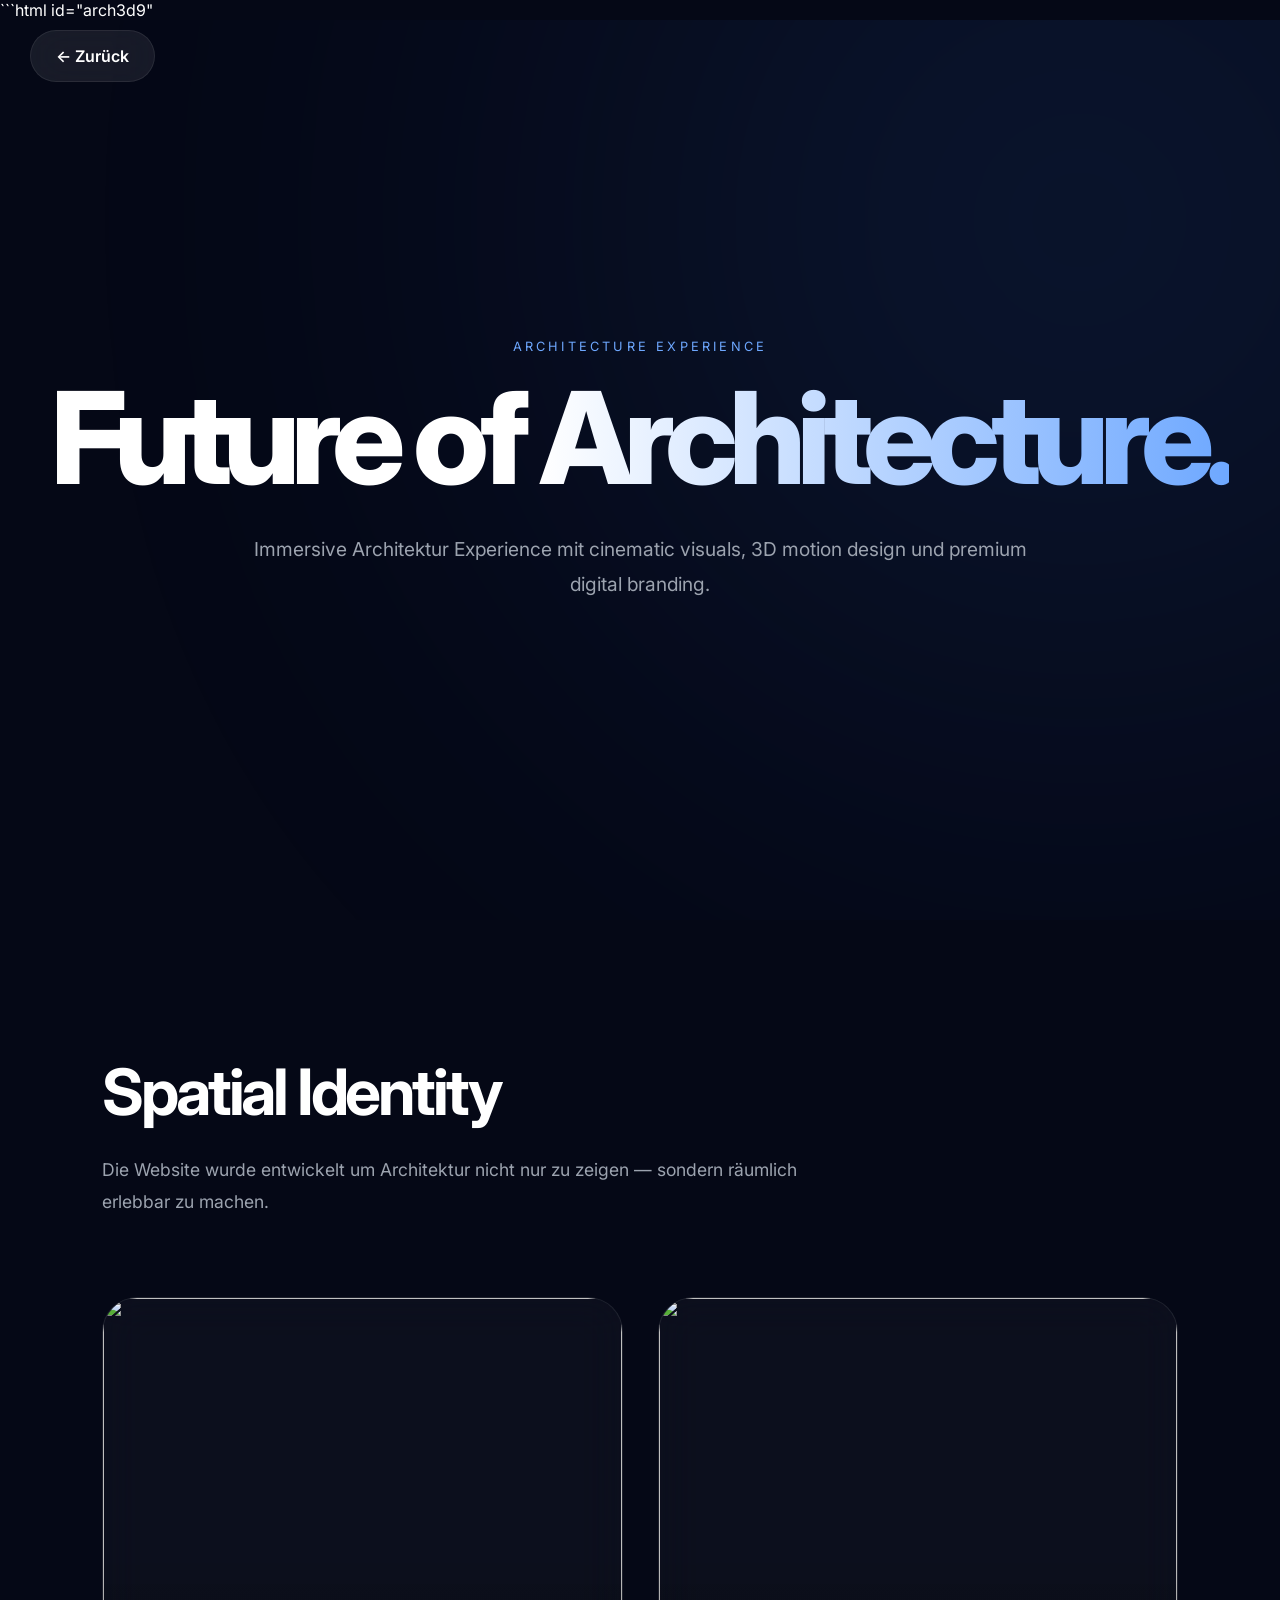
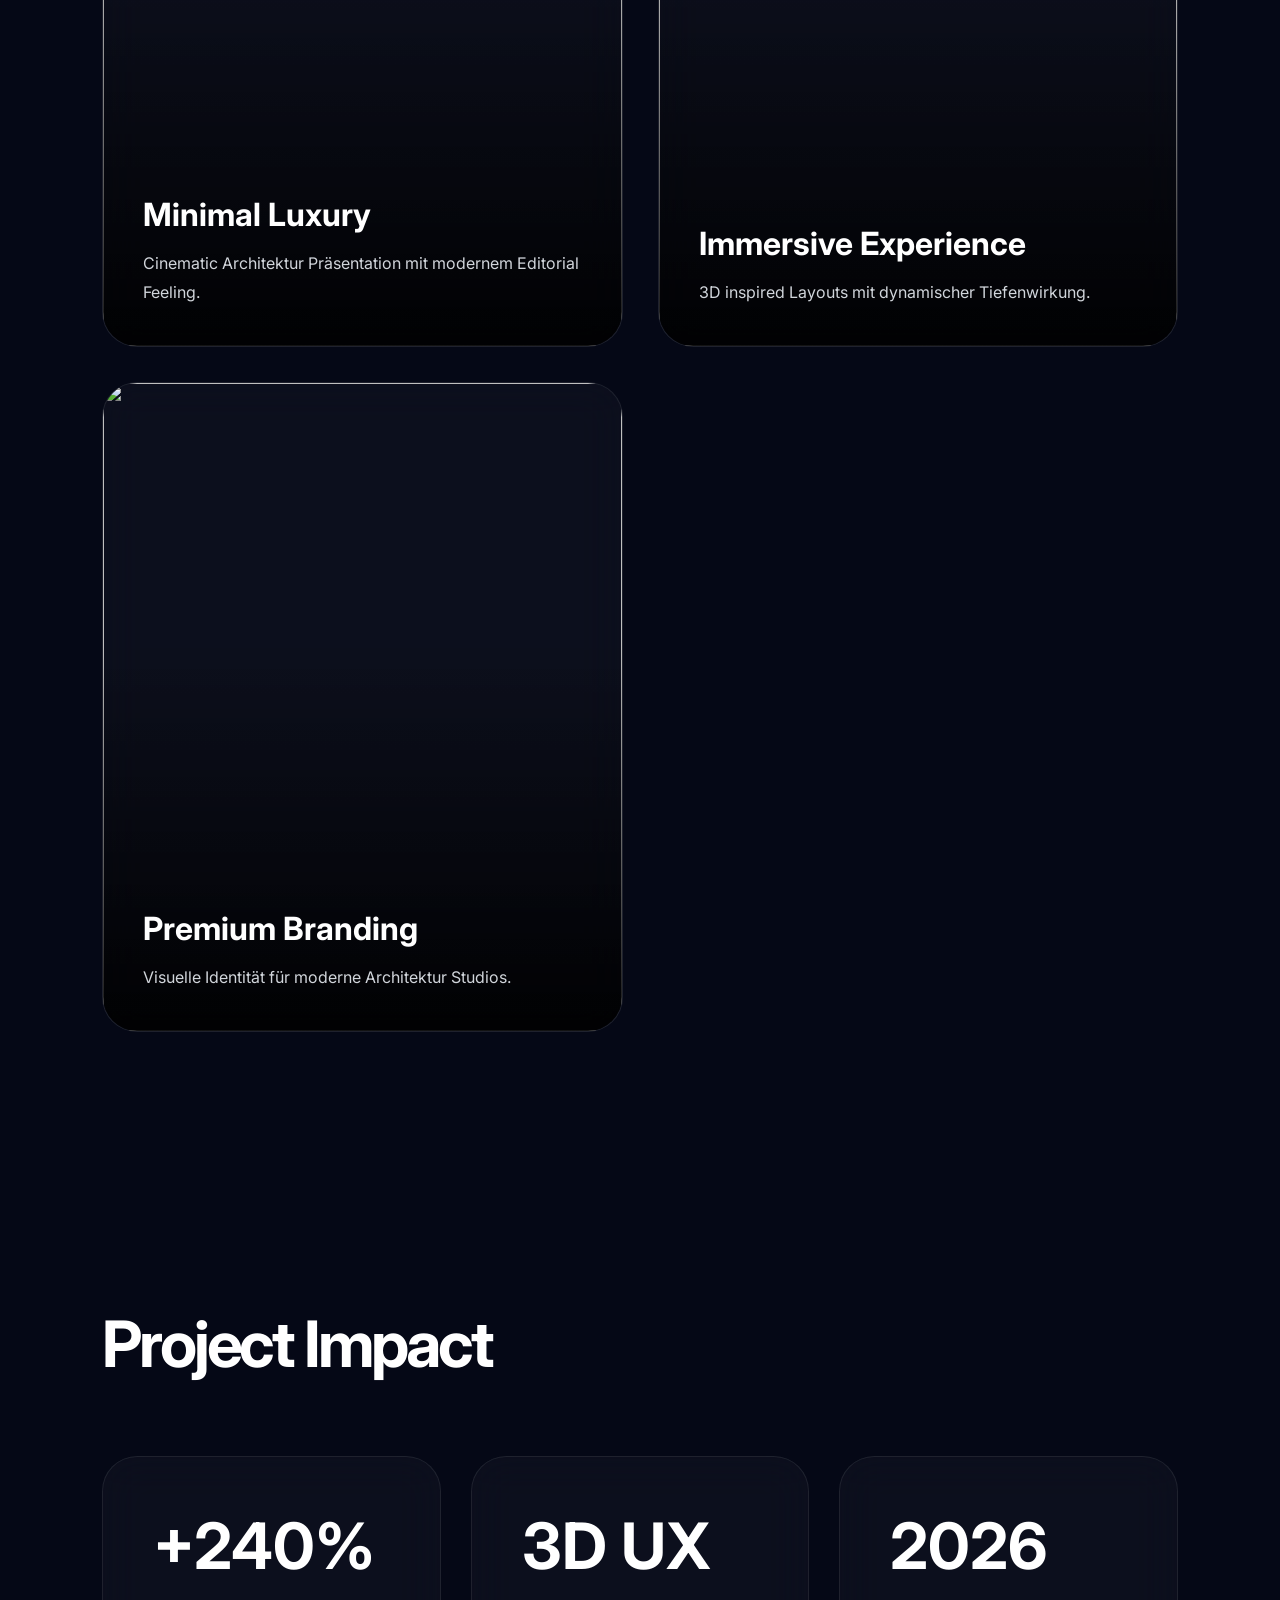
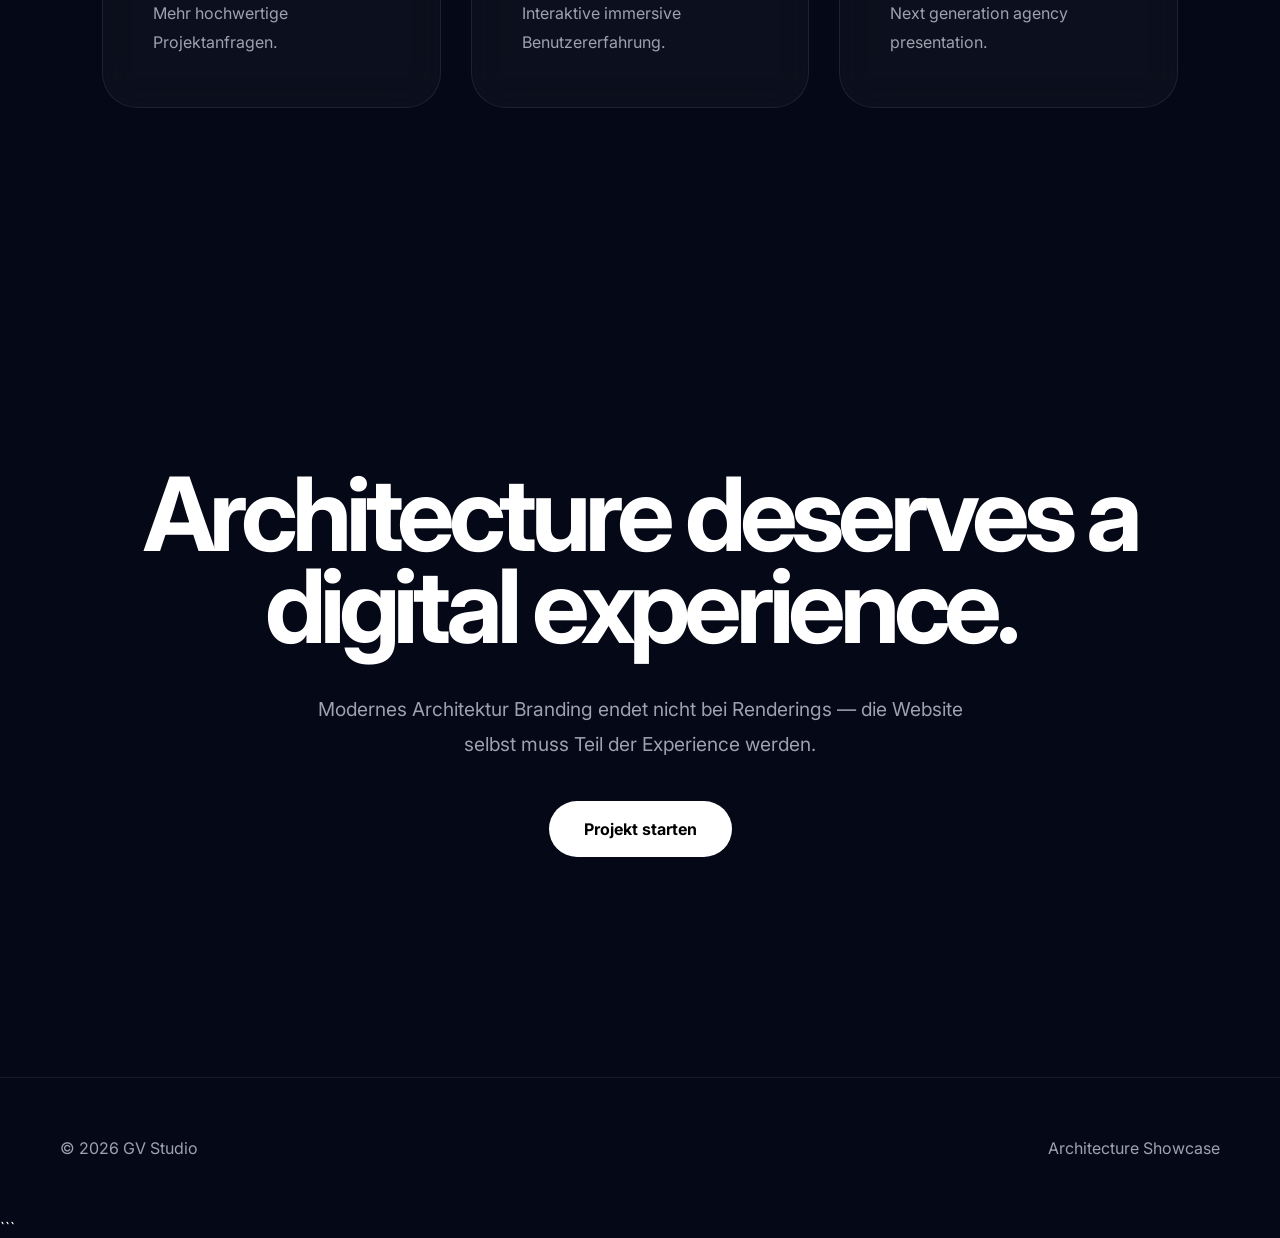
==== showcase-architecture.html @ 56b68593 "Add showcase-architecture.html with 3D visuals" ====
```html id="arch3d9"
<!DOCTYPE html>
<html lang="de">
<head>
<meta charset="UTF-8">
<meta name="viewport" content="width=device-width, initial-scale=1.0">
<title>Architecture Studio | GV Studio</title>

<link rel="preconnect" href="https://fonts.googleapis.com">
<link href="https://fonts.googleapis.com/css2?family=Inter:wght@300;400;500;600;700;800&display=swap" rel="stylesheet">

<script src="https://cdn.jsdelivr.net/npm/three@0.161.0/build/three.min.js"></script>
<script src="https://cdn.jsdelivr.net/npm/gsap@3.12.5/dist/gsap.min.js"></script>
<script src="https://cdn.jsdelivr.net/npm/gsap@3.12.5/dist/ScrollTrigger.min.js"></script>

<style>

:root{
--bg:#050816;
--text:#ffffff;
--muted:#9ca3af;
--line:rgba(255,255,255,.08);
}

*{
margin:0;
padding:0;
box-sizing:border-box;
font-family:'Inter',sans-serif;
}

html{
scroll-behavior:smooth;
}

body{
background:var(--bg);
color:var(--text);
overflow-x:hidden;
}

canvas{
position:fixed;
top:0;
left:0;
width:100%;
height:100%;
z-index:-3;
}

.noise{
position:fixed;
inset:0;
background:url("https://grainy-gradients.vercel.app/noise.svg");
opacity:.08;
pointer-events:none;
z-index:-1;
}

.hero{
height:100vh;
display:flex;
align-items:center;
justify-content:center;
text-align:center;
position:relative;
overflow:hidden;
padding:40px;
}

.hero::before{
content:'';
position:absolute;
width:1000px;
height:1000px;
background:#3b82f6;
filter:blur(250px);
opacity:.12;
border-radius:50%;
top:-300px;
right:-300px;
}

.content{
position:relative;
z-index:10;
max-width:1200px;
}

.eyebrow{
text-transform:uppercase;
letter-spacing:.25em;
font-size:.8rem;
color:#6ea8ff;
margin-bottom:30px;
}

h1{
font-size:clamp(4rem,10vw,9rem);
line-height:.85;
letter-spacing:-.07em;
margin-bottom:40px;
font-weight:800;
}

.gradient{
background:linear-gradient(90deg,#ffffff,#6ea8ff);
-webkit-background-clip:text;
-webkit-text-fill-color:transparent;
}

.hero p{
max-width:800px;
margin:auto;
font-size:1.2rem;
line-height:1.8;
color:var(--muted);
}

.back{
position:fixed;
top:30px;
left:30px;
padding:15px 25px;
background:rgba(255,255,255,.08);
border:1px solid var(--line);
backdrop-filter:blur(20px);
color:white;
border-radius:100px;
text-decoration:none;
font-weight:600;
z-index:1000;
transition:.3s;
}

.back:hover{
transform:translateY(-5px);
background:rgba(255,255,255,.12);
}

.section{
padding:140px 8vw;
position:relative;
z-index:5;
}

.section-title{
font-size:4rem;
line-height:1;
letter-spacing:-.05em;
margin-bottom:30px;
}

.section-sub{
max-width:700px;
font-size:1.1rem;
line-height:1.8;
color:var(--muted);
}

.gallery{
display:grid;
grid-template-columns:repeat(auto-fit,minmax(380px,1fr));
gap:35px;
margin-top:80px;
}

.card{
position:relative;
height:650px;
overflow:hidden;
border-radius:35px;
border:1px solid var(--line);
background:rgba(255,255,255,.03);
backdrop-filter:blur(20px);
transition:.6s;
transform-style:preserve-3d;
}

.card:hover{
transform:
perspective(1000px)
rotateX(5deg)
rotateY(-5deg)
translateY(-15px)
scale(1.02);
}

.card img{
width:100%;
height:100%;
object-fit:cover;
transition:1s;
}

.card:hover img{
transform:scale(1.08);
}

.overlay{
position:absolute;
inset:0;
background:linear-gradient(to top,rgba(0,0,0,.9),transparent 60%);
}

.card-content{
position:absolute;
bottom:0;
left:0;
padding:40px;
z-index:5;
}

.card-content h3{
font-size:2rem;
margin-bottom:15px;
}

.card-content p{
color:#d1d5db;
line-height:1.8;
}

.stats{
display:grid;
grid-template-columns:repeat(auto-fit,minmax(250px,1fr));
gap:30px;
margin-top:80px;
}

.stat{
padding:50px;
border-radius:35px;
background:rgba(255,255,255,.03);
border:1px solid var(--line);
backdrop-filter:blur(20px);
}

.stat h2{
font-size:4rem;
margin-bottom:15px;
}

.stat p{
color:var(--muted);
line-height:1.8;
}

.cta{
padding:220px 8vw;
text-align:center;
position:relative;
}

.cta h2{
font-size:clamp(3rem,8vw,7rem);
line-height:.9;
letter-spacing:-.06em;
max-width:1000px;
margin:auto;
}

.cta p{
max-width:700px;
margin:40px auto;
font-size:1.2rem;
line-height:1.8;
color:var(--muted);
}

.btn{
padding:18px 35px;
border-radius:100px;
border:none;
background:white;
color:black;
font-weight:700;
font-size:1rem;
cursor:pointer;
transition:.3s;
}

.btn:hover{
transform:translateY(-5px);
}

footer{
padding:60px;
border-top:1px solid var(--line);
display:flex;
justify-content:space-between;
flex-wrap:wrap;
gap:20px;
color:var(--muted);
}

@media(max-width:900px){

h1{
font-size:4rem;
}

.section-title{
font-size:3rem;
}

.gallery{
grid-template-columns:1fr;
}

.card{
height:500px;
}

}

</style>
</head>

<body>

<canvas id="webgl"></canvas>

<div class="noise"></div>

<a href="index.html" class="back">
← Zurück
</a>

<section class="hero">

<div class="content">

<div class="eyebrow">
Architecture Experience
</div>

<h1>
Future of <span class="gradient">Architecture.</span>
</h1>

<p>
Immersive Architektur Experience mit cinematic visuals,
3D motion design und premium digital branding.
</p>

</div>

</section>

<section class="section">

<h2 class="section-title">
Spatial Identity
</h2>

<p class="section-sub">
Die Website wurde entwickelt um Architektur nicht nur zu zeigen —
sondern räumlich erlebbar zu machen.
</p>

<div class="gallery">

<div class="card">

<img src="https://images.unsplash.com/photo-1511818966892-d7d671e672a2?q=80&w=1400&auto=format&fit=crop">

<div class="overlay"></div>

<div class="card-content">
<h3>Minimal Luxury</h3>
<p>
Cinematic Architektur Präsentation mit modernem Editorial Feeling.
</p>
</div>

</div>

<div class="card">

<img src="https://images.unsplash.com/photo-1512917774080-9991f1c4c750?q=80&w=1400&auto=format&fit=crop">

<div class="overlay"></div>

<div class="card-content">
<h3>Immersive Experience</h3>
<p>
3D inspired Layouts mit dynamischer Tiefenwirkung.
</p>
</div>

</div>

<div class="card">

<img src="https://images.unsplash.com/photo-1494526585095-c41746248156?q=80&w=1400&auto=format&fit=crop">

<div class="overlay"></div>

<div class="card-content">
<h3>Premium Branding</h3>
<p>
Visuelle Identität für moderne Architektur Studios.
</p>
</div>

</div>

</div>

</section>

<section class="section">

<h2 class="section-title">
Project Impact
</h2>

<div class="stats">

<div class="stat">
<h2>+240%</h2>
<p>Mehr hochwertige Projektanfragen.</p>
</div>

<div class="stat">
<h2>3D UX</h2>
<p>Interaktive immersive Benutzererfahrung.</p>
</div>

<div class="stat">
<h2>2026</h2>
<p>Next generation agency presentation.</p>
</div>

</div>

</section>

<section class="cta">

<h2>
Architecture deserves
a digital experience.
</h2>

<p>
Modernes Architektur Branding endet nicht bei Renderings —
die Website selbst muss Teil der Experience werden.
</p>

<button class="btn">
Projekt starten
</button>

</section>

<footer>

<div>
© 2026 GV Studio
</div>

<div>
Architecture Showcase
</div>

</footer>

<script>

gsap.registerPlugin(ScrollTrigger);

////////////////////////
// HERO ANIMATION
////////////////////////

gsap.from("h1",{
y:120,
opacity:0,
duration:1.4,
ease:"power4.out"
});

gsap.from(".hero p",{
y:50,
opacity:0,
delay:.4,
duration:1.2
});

////////////////////////
// SCROLL REVEALS
////////////////////////

gsap.utils.toArray(".card,.stat").forEach(el=>{

gsap.from(el,{
y:100,
opacity:0,
duration:1,
ease:"power3.out",
scrollTrigger:{
trigger:el,
start:"top 85%"
}
});

});

////////////////////////
// THREE JS
////////////////////////

const scene = new THREE.Scene();

const camera = new THREE.PerspectiveCamera(
75,
window.innerWidth/window.innerHeight,
0.1,
1000
);

camera.position.z = 8;

const renderer = new THREE.WebGLRenderer({
canvas:document.getElementById("webgl"),
alpha:true,
antialias:true
});

renderer.setSize(window.innerWidth,window.innerHeight);

renderer.setPixelRatio(Math.min(window.devicePixelRatio,2));

////////////////////////
// GEOMETRY
////////////////////////

const geometry = new THREE.TorusKnotGeometry(1.4,0.45,220,32);

const material = new THREE.MeshPhysicalMaterial({
color:0xffffff,
metalness:1,
roughness:.15,
transmission:.3,
thickness:.5,
clearcoat:1
});

const mesh = new THREE.Mesh(geometry,material);

scene.add(mesh);

////////////////////////
// LIGHTS
////////////////////////

const light1 = new THREE.PointLight(0xffffff,25);
light1.position.set(5,5,5);

const light2 = new THREE.PointLight(0x3b82f6,20);
light2.position.set(-5,-5,5);

scene.add(light1);
scene.add(light2);

////////////////////////
// PARTICLES
////////////////////////

const particlesGeometry = new THREE.BufferGeometry();

const count = 3500;

const positions = new Float32Array(count*3);

for(let i=0;i<count*3;i++){
positions[i]=(Math.random()-.5)*30;
}

particlesGeometry.setAttribute(
'position',
new THREE.BufferAttribute(positions,3)
);

const particlesMaterial = new THREE.PointsMaterial({
size:.015,
color:0xffffff
});

const particles = new THREE.Points(
particlesGeometry,
particlesMaterial
);

scene.add(particles);

////////////////////////
// MOUSE INTERACTION
////////////////////////

let mouseX=0;
let mouseY=0;

window.addEventListener("mousemove",(e)=>{

mouseX=(e.clientX/window.innerWidth-.5)*2;
mouseY=(e.clientY/window.innerHeight-.5)*2;

});

////////////////////////
// ANIMATE
////////////////////////

function animate(){

requestAnimationFrame(animate);

mesh.rotation.x += .003;
mesh.rotation.y += .004;

mesh.position.x += (mouseX*1.5 - mesh.position.x)*0.03;
mesh.position.y += (-mouseY*1.5 - mesh.position.y)*0.03;

particles.rotation.y += .0005;

renderer.render(scene,camera);

}

animate();

////////////////////////
// RESIZE
////////////////////////

window.addEventListener("resize",()=>{

camera.aspect=window.innerWidth/window.innerHeight;

camera.updateProjectionMatrix();

renderer.setSize(window.innerWidth,window.innerHeight);

});

</script>

</body>
</html>
```
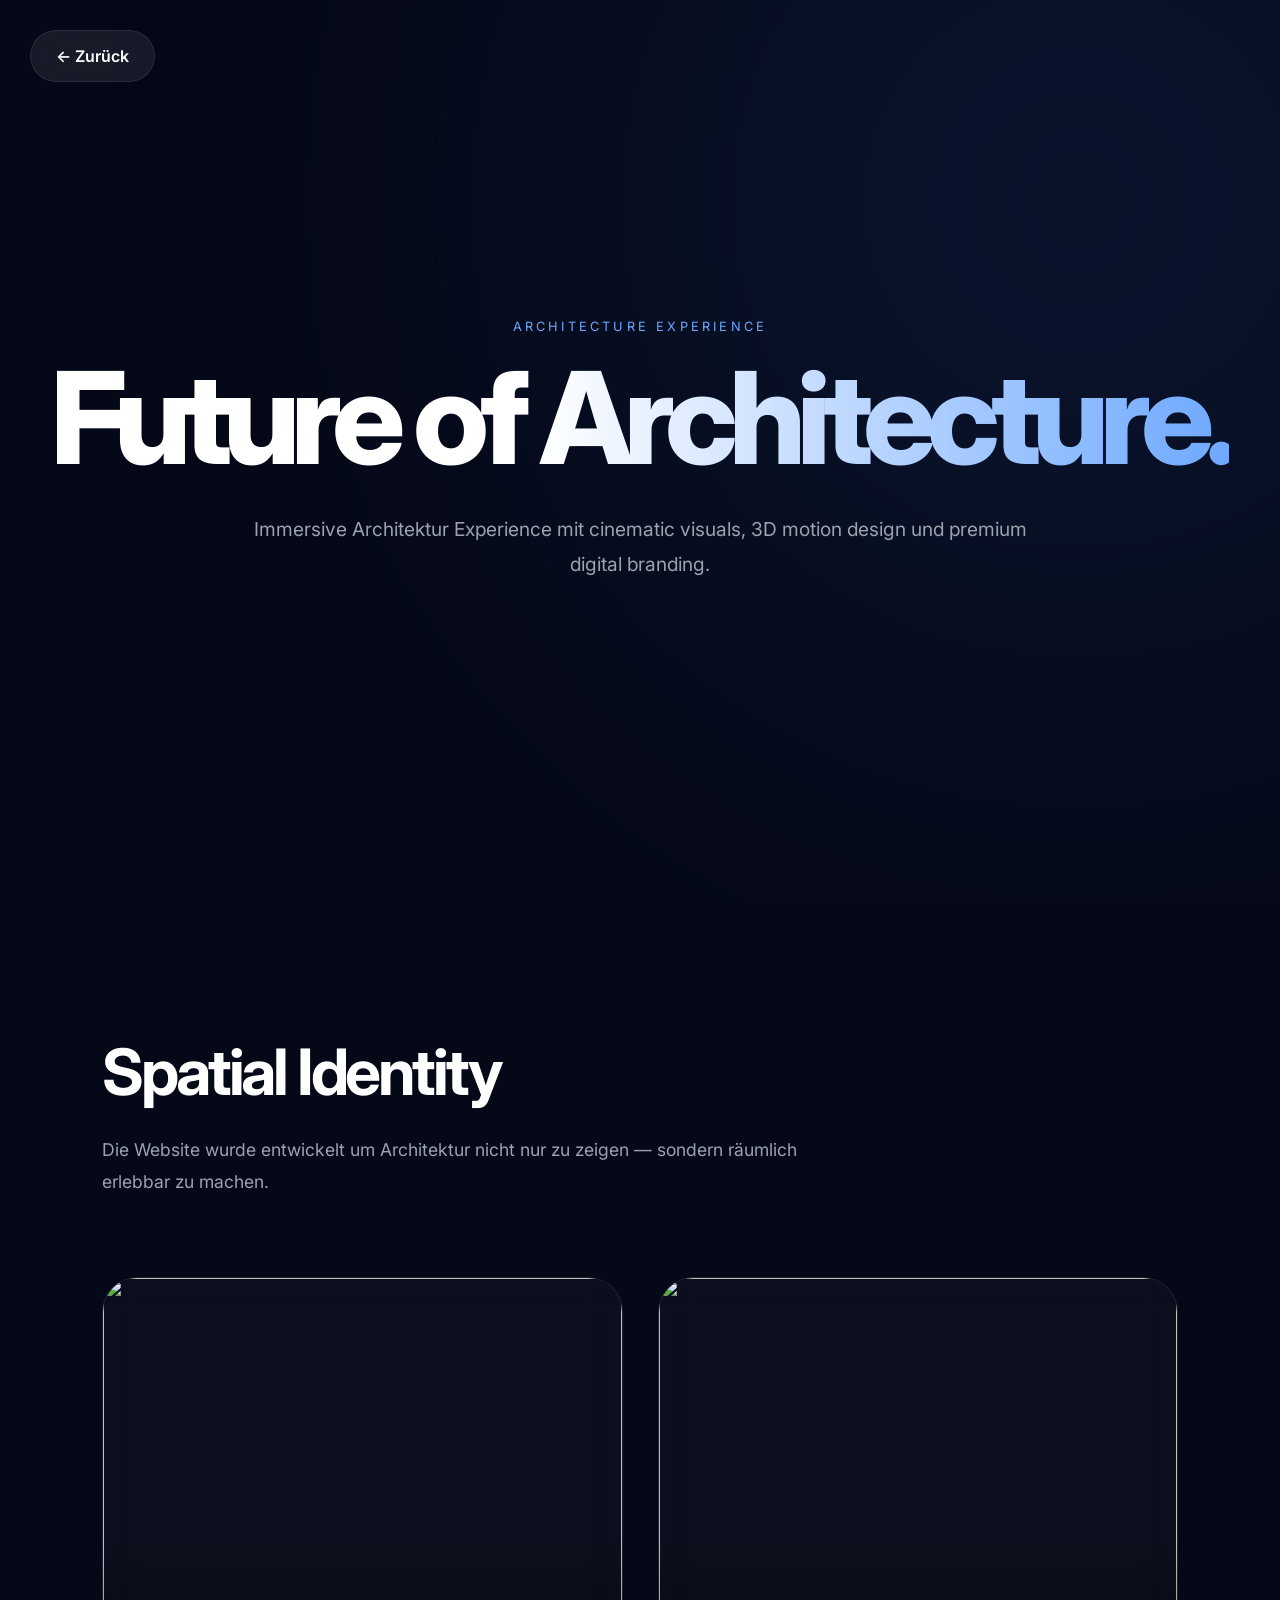
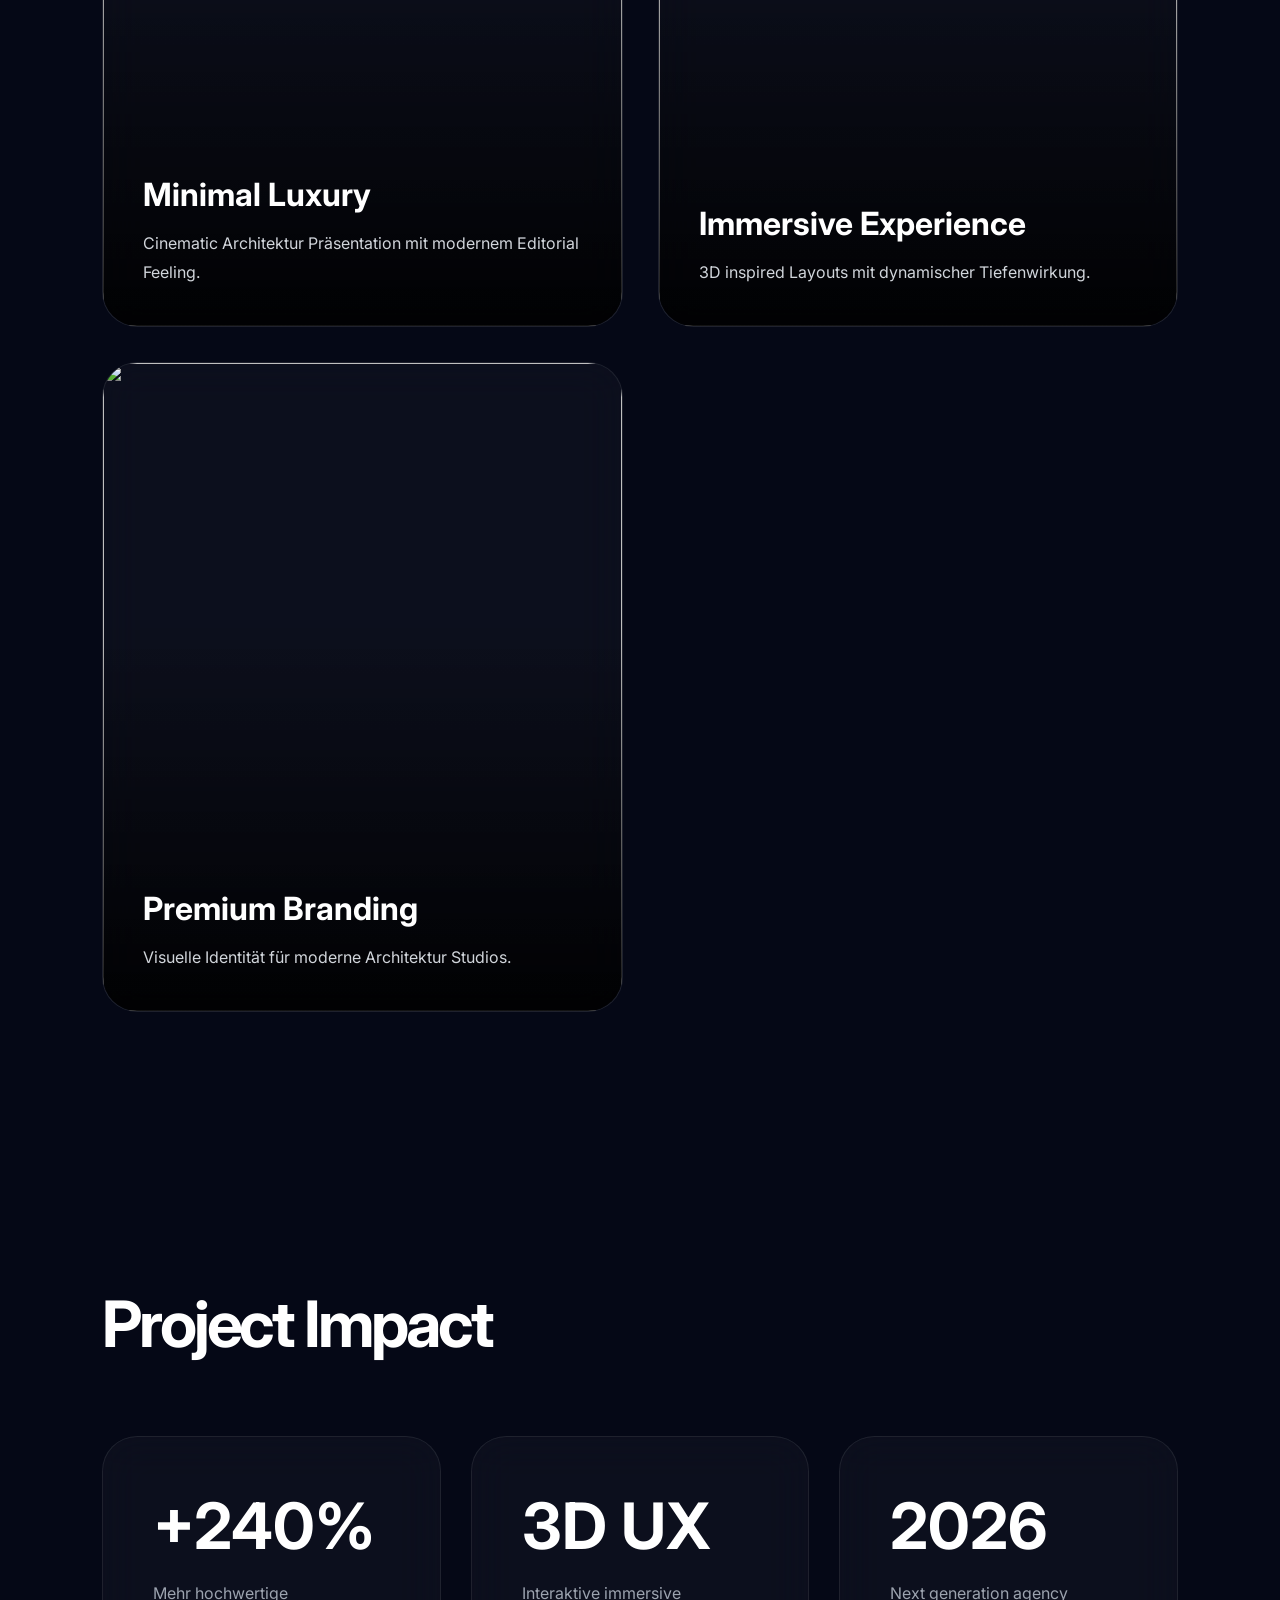
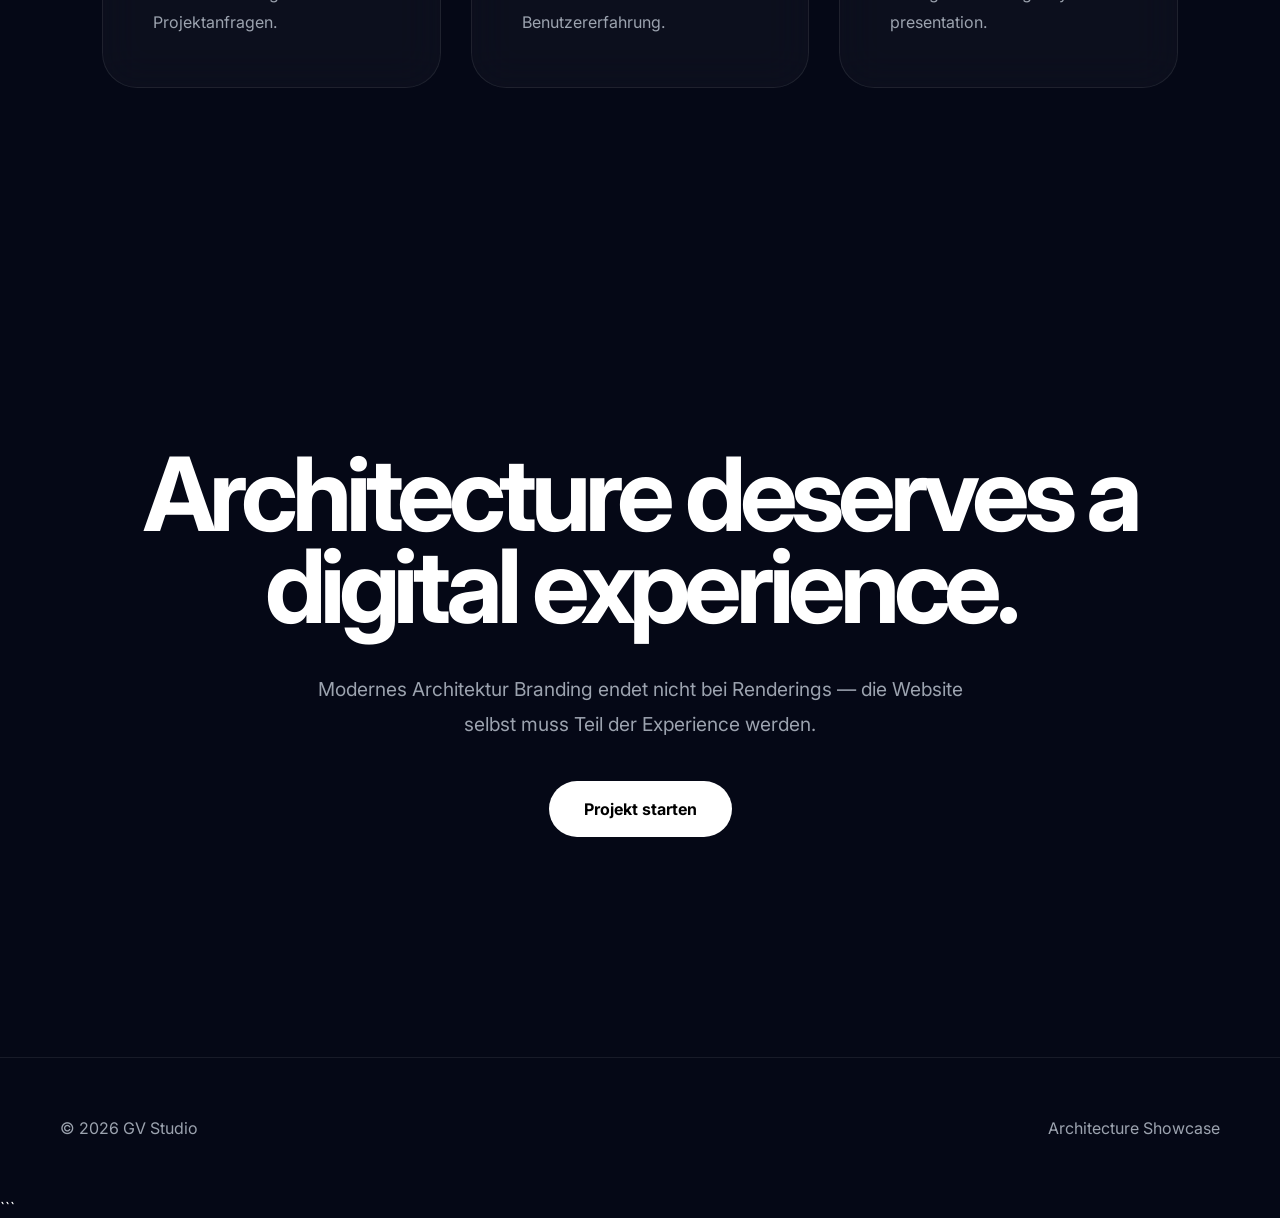
==== commit b6ea68d1: "Remove HTML code block from showcase-architecture.html" ====
--- a/showcase-architecture.html
+++ b/showcase-architecture.html
@@ -1,4 +1,3 @@
-```html id="arch3d9"
 <!DOCTYPE html>
 <html lang="de">
 <head>
